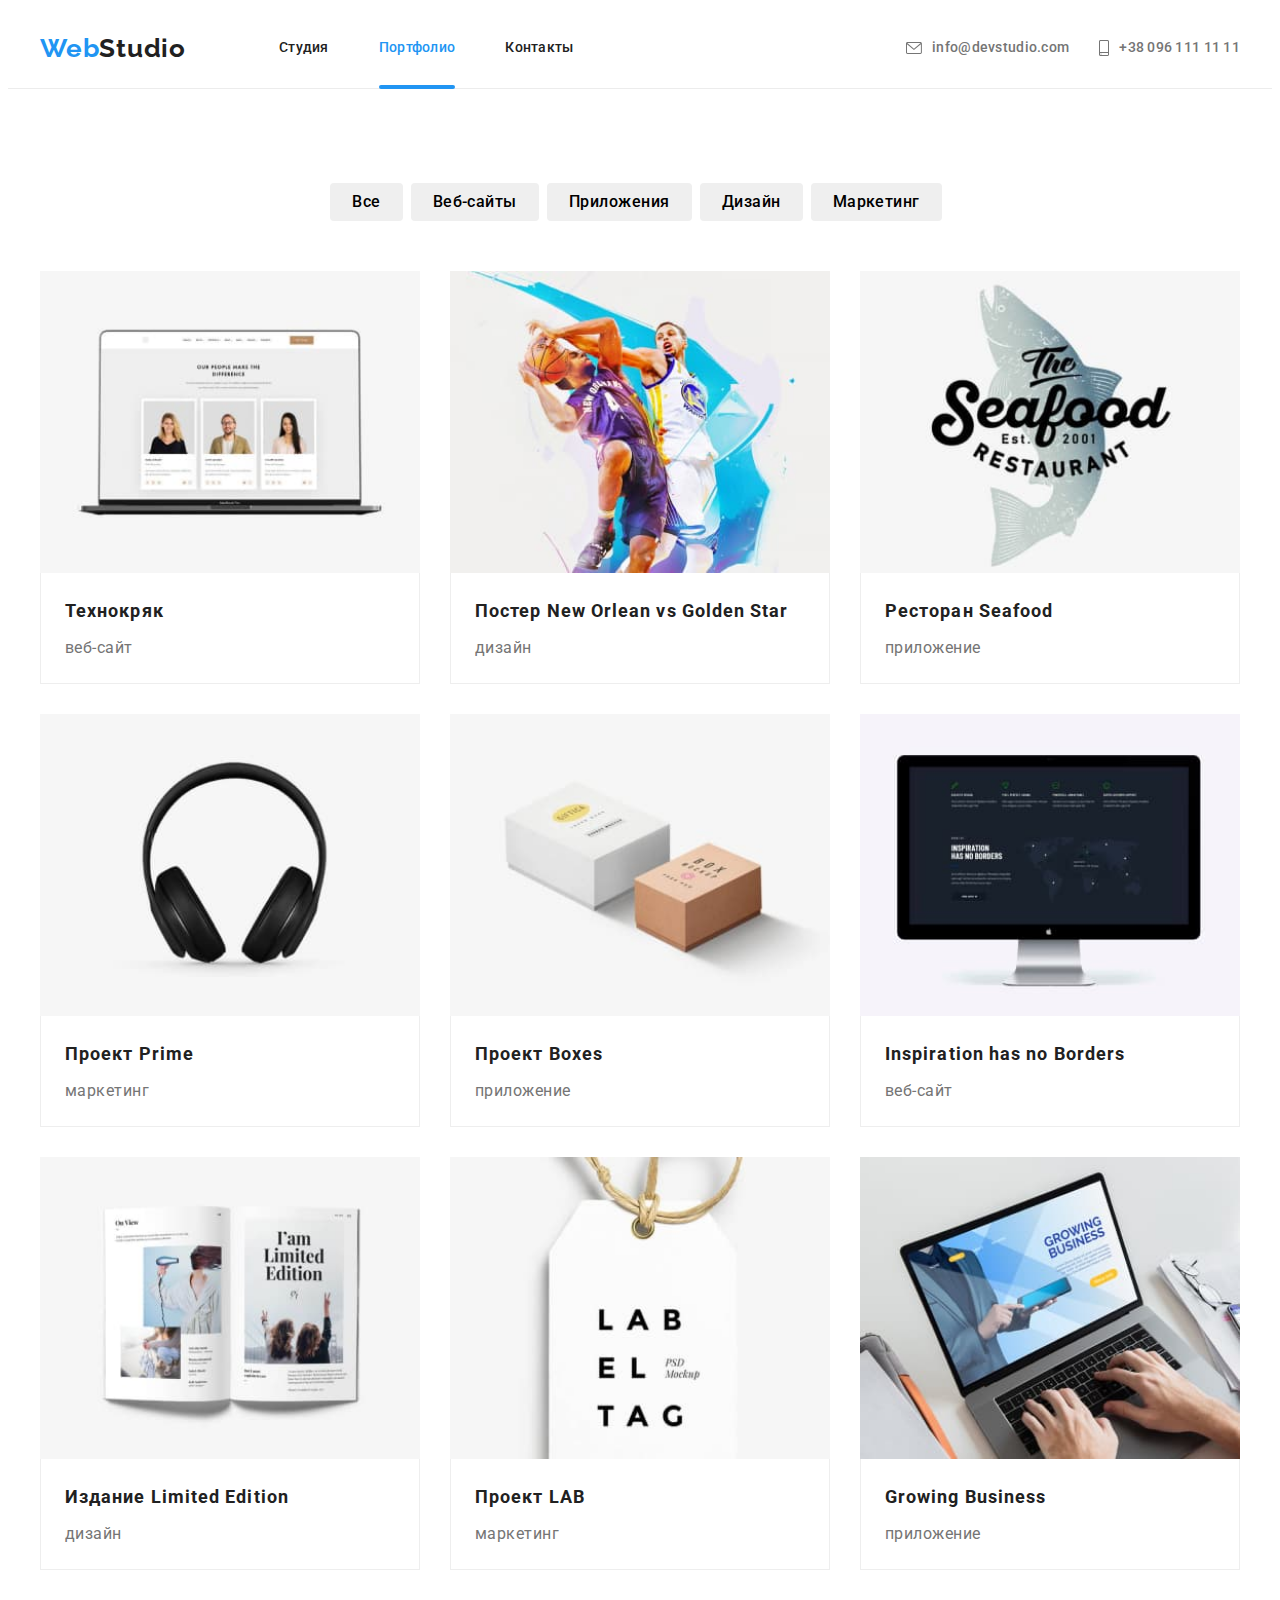
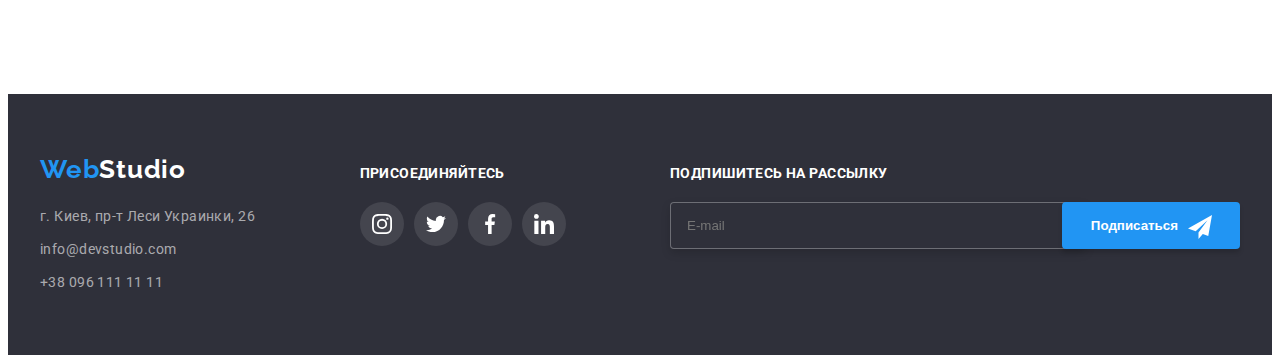
==== portfolio.html @ b19ffd32 "часть дз-7 html в бэм" ====
<!DOCTYPE html>
<html lang="ru">
  <head>
    <meta charset="UTF-8" />
    <meta http-equiv="X-UA-Compatible" content="IE=edge" />
    <meta name="viewport" content="width=device-width, initial-scale=1.0" />
    <link rel="preconnect" href="https://fonts.googleapis.com" />
    <link rel="preconnect" href="https://fonts.gstatic.com" crossorigin />
    <link
      href="https://fonts.googleapis.com/css2?family=Raleway:wght@700&family=Roboto:wght@400;500;700;900&display=swap"
      rel="stylesheet"
    />
    <title>goit-markup-hw-06</title>
    <link
      rel="stylesheet"
      href="https://cdnjs.cloudflare.com/ajax/libs/modern-normalize/1.1.0/modern-normalize.min.css"
      integrity="sha512-wpPYUAdjBVSE4KJnH1VR1HeZfpl1ub8YT/NKx4PuQ5NmX2tKuGu6U/JRp5y+Y8XG2tV+wKQpNHVUX03MfMFn9Q=="
      crossorigin="anonymous"
      referrerpolicy="no-referrer"
    />
    <link rel="stylesheet" href="./css/style.css" />
  </head>
  <body class="site-body">
    <header class="page-header">
      <div class="container page-header__container">
        <nav class="nav">
          <a class="logo link-style" href="./index.html">
            <span class="logo__text">Web</span>Studio</a
          >
          <ul class="nav__list list-style">
            <li class="nav__item">
              <a class="nav__link link-style" href="./index.html">Студия</a>
            </li>
            <li class="nav__item">
              <a class="nav__link link-style nav__link--current" href="./portfolio.html">Портфолио</a>
            </li>
            <li class="nav__item">
              <a class="nav__link link-style" href="#">Контакты</a>
            </li>
          </ul>
        </nav>
        <ul class="nav__list list-style nav-contacts">
          <li class="nav-contacts__item">
            <a class="nav-contacts__link link-style" href="mailto:info@devstudio.com"
              ><svg class="nav-contacts__icon" width="16" height="12">
                <use href="./images/icons.svg#envelope"></use></svg
              >info@devstudio.com</a
            >
          </li>
          <li class="nav-contacts__item">
            <a class="nav-contacts__link link-style" href="tel:+380961111111"
              ><svg class="nav-contacts__icon" width="10" height="16">
                <use href="./images/icons.svg#smartphone"></use></svg
              >+38 096 111 11 11</a
            >
          </li>
        </ul>
      </div>
    </header>
    <main>
      <section class="product-grid">
        <div class="container">
          <h2 hidden>фильтр</h2>
          <ul class="product-navigation list-style">
            <li class="product-navigation__item">
              <button class="product-navigation__btn" type="button">Все</button>
            </li>
            <li class="product-navigation__item">
              <button class="product-navigation__btn" type="button">Веб-сайты</button>
            </li>
            <li class="product-navigation__item">
              <button class="product-navigation__btn" type="button">Приложения</button>
            </li>
            <li class="product-navigation__item">
              <button class="product-navigation__btn" type="button">Дизайн</button>
            </li>
            <li class="product-navigation__item">
              <button class="product-navigation__btn" type="button">Маркетинг</button>
            </li>
          </ul>
          <h1 hidden>карточки товара</h1>
          <ul class="card-set list-style">
            <li class="card-set__item">
              <a class="card-set__item__link link-style" href="#">
                <div class="card-set__overlay">
                  <img class="picture" src="./images/technokryak.jpg" alt="веб-сайт" />
                  <div class="card-set__meta">
                    <p class="card-set__text">
                      Ресурс предлагает комплексные предложения с разным уровнем
                      функционала и сервисов. Все это позволит посетителю
                      получить исчерпывающие сведения о компании или частном
                      лице.
                    </p>
                  </div>
                </div>
                <div class="card-set__benefits">
                  <h3 class="card-set__title" lang="en">Технокряк</h3>
                  <p class="card-set__desc">веб-сайт</p>
                </div>
              </a>
            </li>
            <li class="card-set__item">
              <a class="card-set__item__link link-style" href="#">
                <div class="card-set__overlay">
                  <img class="picture" src="./images/new-orlean.jpg" alt="дизайн" />
                  <div class="card-set__meta">
                    <p class="card-set__text">
                      Ресурс предлагает комплексные предложения с разным уровнем
                      функционала и сервисов. Все это позволит посетителю
                      получить исчерпывающие сведения о компании или частном
                      лице.
                    </p>
                  </div>
                </div>
                <div class="card-set__benefits">
                  <h3 class="card-set__title" lang="en">
                    Постер New Orlean vs Golden Star
                  </h3>
                  <p class="card-set__desc">дизайн</p>
                </div>
              </a>
            </li>
            <li class="card-set__item">
              <a class="card-set__item__link link-style" href="#">
                <div class="card-set__overlay">
                  <img class="picture" src="./images/seafood.jpg" alt="приложение" />
                  <div class="card-set__meta">
                    <p class="card-set__text">
                      Ресурс предлагает комплексные предложения с разным уровнем
                      функционала и сервисов. Все это позволит посетителю
                      получить исчерпывающие сведения о компании или частном
                      лице.
                    </p>
                  </div>
                </div>
                <div class="card-set__benefits">
                  <h3 class="card-set__title" lang="en">Ресторан Seafood</h3>
                  <p class="card-set__desc">приложение</p>
                </div>
              </a>
            </li>
            <li class="card-set__item">
              <a class="card-set__item__link link-style" href="#">
                <div class="card-set__overlay">
                  <img class="picture" src="./images/project-prime.jpg" alt="маркетинг" />
                  <div class="card-set__meta">
                    <p class="card-set__text">
                      Ресурс предлагает комплексные предложения с разным уровнем
                      функционала и сервисов. Все это позволит посетителю
                      получить исчерпывающие сведения о компании или частном
                      лице.
                    </p>
                  </div>
                </div>
                <div class="card-set__benefits">
                  <h3 class="card-set__title" lang="en">Проект Prime</h3>
                  <p class="card-set__desc">маркетинг</p>
                </div>
              </a>
            </li>
            <li class="card-set__item">
              <a class="card-set__item__link link-style" href="#">
                <div class="card-set__overlay">
                  <img class="picture" src="./images/project-boxes.jpg" alt="приложение" />
                  <div class="card-set__meta">
                    <p class="card-set__text">
                      Ресурс предлагает комплексные предложения с разным уровнем
                      функционала и сервисов. Все это позволит посетителю
                      получить исчерпывающие сведения о компании или частном
                      лице.
                    </p>
                  </div>
                </div>
                <div class="card-set__benefits">
                  <h3 class="card-set__title" lang="en">Проект Boxes</h3>
                  <p class="card-set__desc">приложение</p>
                </div>
              </a>
            </li>
            <li class="card-set__item">
              <a class="card-set__item__link link-style" href="#">
                <div class="card-set__overlay">
                  <img class="picture" src="./images/no-borders.jpg" alt="веб-сайт" />
                  <div class="card-set__meta">
                    <p class="card-set__text">
                      Ресурс предлагает комплексные предложения с разным уровнем
                      функционала и сервисов. Все это позволит посетителю
                      получить исчерпывающие сведения о компании или частном
                      лице.
                    </p>
                  </div>
                </div>
                <div class="card-set__benefits">
                  <h3 class="card-set__title" lang="en">
                    Inspiration has no Borders
                  </h3>
                  <p class="card-set__desc">веб-сайт</p>
                </div>
              </a>
            </li>
            <li class="card-set__item">
              <a class="card-set__item__link link-style" href="#">
                <div class="card-set__overlay">
                  <img class="picture" src="./images/limited-edition.jpg" alt="дизайн" />
                  <div class="card-set__meta">
                    <p class="card-set__text">
                      Ресурс предлагает комплексные предложения с разным уровнем
                      функционала и сервисов. Все это позволит посетителю
                      получить исчерпывающие сведения о компании или частном
                      лице.
                    </p>
                  </div>
                </div>
                <div class="card-set__benefits">
                  <h3 class="card-set__title" lang="en">Издание Limited Edition</h3>
                  <p class="card-set__desc">дизайн</p>
                </div>
              </a>
            </li>
            <li class="card-set__item">
              <a class="card-set__item__link link-style" href="#">
                <div class="card-set__overlay">
                  <img class="picture" src="./images/project-lab.jpg" alt="маркетинг" />
                  <div class="card-set__meta">
                    <p class="card-set__text">
                      Ресурс предлагает комплексные предложения с разным уровнем
                      функционала и сервисов. Все это позволит посетителю
                      получить исчерпывающие сведения о компании или частном
                      лице.
                    </p>
                  </div>
                </div>
                <div class="card-set__benefits">
                  <h3 class="card-set__title" lang="en">Проект LAB</h3>
                  <p class="card-set__desc">маркетинг</p>
                </div>
              </a>
            </li>
            <li class="card-set__item">
              <a class="card-set__item__link link-style" href="#">
                <div class="card-set__overlay">
                  <img class="picture" src="./images/growing-business.jpg" alt="приложение" />
                  <div class="card-set__meta">
                    <p class="card-set__text">
                      Ресурс предлагает комплексные предложения с разным уровнем
                      функционала и сервисов. Все это позволит посетителю
                      получить исчерпывающие сведения о компании или частном
                      лице.
                    </p>
                  </div>
                </div>
                <div class="card-set__benefits">
                  <h3 class="card-set__title" lang="en">Growing Business</h3>
                  <p class="card-set__desc">приложение</p>
                </div>
              </a>
            </li>
          </ul>
        </div>
      </section>
    </main>
    <footer class="page-footer">
      <div class="container">
        <ul class="footer-list-grid list-style">
          <li>
            <a
              class="logo page-footer__logo logo--color-white link-style"
              href="./index.html"
              ><span class="logo__text">Web</span>Studio</a
            >
            <address>
              <ul class="contact-inform list-style">
                <li class="contact-inform__item">
                  <a class="contact-inform__link link-style" href="#"
                    >г. Киев, пр-т Леси Украинки, 26</a
                  >
                </li>
                <li class="contact-inform__item">
                  <a
                    class="contact-inform__link link-style"
                    href="mailto:info@devstudio.com"
                    >info@devstudio.com</a
                  >
                </li>
                <li class="contact-inform__item">
                  <a
                    class="contact-inform__link link-style"
                    href="tel:+380961111111"
                    >+38 096 111 11 11</a
                  >
                </li>
              </ul>
            </address>
          </li>
          <li>
            <div class="social-cell">
              <div class="social-cell__desc">Присоединяйтесь</div>
              <ul class="social list-style">
                <li class="social__item">
                  <a
                    href=""
                    class="social__link social__icon--color-hover link-style"
                  >
                    <svg class="social__icon" width="20" height="20">
                      <use href="./images/icons.svg#instagram"></use>
                    </svg>
                  </a>
                </li>
                <li class="social__item">
                  <a
                    href=""
                    class="social__link social__icon--color-hover link-style"
                  >
                    <svg class="social__icon" width="20" height="20">
                      <use href="./images/icons.svg#twitter"></use>
                    </svg>
                  </a>
                </li>
                <li class="social__item">
                  <a
                    href=""
                    class="social__link social__icon--color-hover link-style"
                  >
                    <svg class="social__icon" width="20" height="20">
                      <use href="./images/icons.svg#facebook"></use>
                    </svg>
                  </a>
                </li>
                <li class="social__item">
                  <a
                    href=""
                    class="social__link social__icon--color-hover link-style"
                  >
                    <svg class="social__icon" width="20" height="20">
                      <use href="./images/icons.svg#linkedin"></use>
                    </svg>
                  </a>
                </li>
              </ul>
            </div>
          </li>
          <li>
            <div class="subscribe-news">
              <div class="subscribe-news__desc">Подпишитесь на рассылку</div>
              <form class="form subscribe-news__form" autocomplete="off">
                <div class="form__thumb">
                  <input
                    class="form__field"
                    type="email"
                    name="email"
                    id="user-email"
                    placeholder="E-mail"
                  />
                  <label for="user-email"></label>
                </div>
                <button class="form__btn" type="submit">
                  Подписаться
                  <svg class="form__icon" width="24" height="24">
                    <use href="./images/icons.svg#icon-send"></use>
                  </svg>
                </button>
              </form>
            </div>
          </li>
        </ul>
      </div>
    </footer>
  </body>
</html>
---- css/style.css ----
:root {
  --secondary-font-color: #ffffff;
  --link-font-color: #afb1b8;
  --primary-font-color: #212121;
  --secondary-color-interactive-elements: #2195f3;
  --additional-font-color: #757575;
  --primary-background-color: #ffffff;
  --hero-background-color: #2f303a;
  --footer-background-color: #2f303a;
  --mane-background-secondary-color: #f5f4fa;
}

.site-body {
  font-family: "roboto", "sans-serif";
  color: var(--primary-font-color);
}
.picture {
  display: block;
  width: 100%;
  height: auto;
}

.list-style {
  list-style: none;
  margin: 0;
  padding-left: 0;
}
.link-style {
  color: var(--primary-font-color);
  text-decoration: none;
  font-style: normal;
}
.container {
  max-width: 1200px;
  padding: 0 15px 0 15px;
  margin: 0 auto 0 auto;
}
.visually-hidden {
  position: absolute;
  white-space: nowrap;
  width: 1px;
  height: 1px;
  overflow: hidden;
  border: 0;
  padding: 0;
  clip: rect(0 0 0 0);
  clip-path: inset(50%);
  margin: -1px;
}
/*-------------------- шапка сайта ------------------*/
.page-header {
  background-color: var(--primary-background-color);
  border-bottom: 1px solid #ececec;
}
.page-header__container {
  display: flex;
  align-items: center;
}
.nav {
  display: flex;
  align-items: center;
  margin: 0 auto 0 0;
}
.logo {
  font-family: "Raleway";
  font-weight: 700;
  font-size: 26px;
  line-height: 1.19;
  letter-spacing: 0.03em;
  margin: 0 93px 0 0;
}
.logo__text {
  color: var(--secondary-color-interactive-elements);
}
.nav__list {
  display: flex;
}
.nav__item {
  margin: 0 50px 0 0;
}
.nav-item:last-child {
  margin: 0;
}
.nav__link {
  display: block;
  font-weight: 500;
  font-size: 14px;
  line-height: 1.14;
  letter-spacing: 0.02em;
  padding: 32px 0 32px 0;
  transition: color 250ms cubic-bezier(0.4, 0, 0.2, 1);
}
.nav__link:hover,
.nav__link:focus {
  color: var(--secondary-color-interactive-elements);
}
.nav__link--current {
  position: relative;
  color: var(--secondary-color-interactive-elements);
}
.nav__link--current::after {
  display: block;
  content: "";
  position: absolute;
  bottom: -1px;
  left: 0;
  width: 100%;
  height: 4px;
  border-radius: 2px;
  background-color: var(--secondary-color-interactive-elements);
}
.nav-contacts__item {
  color: var(--additional-font-color);
  margin: 0 30px 0 0;
  cursor: pointer;
}
.nav-contacts__item:last-child {
  margin: 0;
}
.nav-contacts__link {
  display: flex;
  align-items: center;
  color: currentColor;
  fill: currentColor;
  font-weight: 500;
  font-size: 14px;
  line-height: 1.14;
  letter-spacing: 0.02em;
  padding: 32px 0 32px 0;
  transition: color 250ms cubic-bezier(0.4, 0, 0.2, 1);
}
.nav-contacts__link:hover,
.nav-contacts__link:focus {
  color: var(--secondary-color-interactive-elements);
}
.nav-contacts__icon {
  display: block;
  fill: currentColor;
  margin: 0 10px 0 0;
}
/*-------------------- hero ------------------*/

.hero {
  margin: 0 auto;
  max-width: 1600px;
  color: var(--secondary-font-color);
  background-color: var(--hero-background-color);
  background-image: linear-gradient(
      to right,
      rgba(47, 48, 58, 0.4),
      rgba(47, 48, 58, 0.4)
    ),
    url(../images/header-Img.jpg);
  background-position: center;
  padding: 200px 0 200px 0;
  text-align: center;
}
.hero__title {
  font-weight: 900;
  font-size: 44px;
  line-height: 1.36;
  letter-spacing: 0.06em;
  text-transform: uppercase;
  max-width: 696px;
  margin: 0 auto 30px auto;
}
.hero__button {
  color: var(--secondary-font-color);
  background-color: var(--secondary-color-interactive-elements);
  font-family: inherit;
  font-weight: 700;
  font-size: 16px;
  line-height: 1.88;
  text-align: center;
  letter-spacing: 0.06em;
  cursor: pointer;
  display: inline-block;
  min-height: 50px;
  padding: 10px 32px 10px 32px;
  border: var(--secondary-color-interactive-elements);
  border-radius: 4px;
}
/*-------------------- work ------------------*/
.work {
  padding: 94px 0 94px 0;
}
.work__list {
  display: flex;
  justify-content: space-between;
}
.work__item {
  width: 270px;
}
.work__wrapper {
  display: flex;
  justify-content: center;
  align-items: center;
  background-color: var(--mane-background-secondary-color);
  width: 270px;
  height: 120px;
  border-radius: 4px;
  margin: 0 0 30px 0;
}
.work__title {
  font-size: 14px;
  line-height: 1.14;
  letter-spacing: 0.03em;
  text-transform: uppercase;
  margin: 0 0 10px 0;
}
.work__subtitle {
  color: var(--additional-font-color);
  font-size: 14px;
  line-height: 1.71;
  letter-spacing: 0.03em;
  margin: 0;
}
/*-------------------- specification ------------------*/
.specification {
  padding: 0 0 94px 0;
}

.specification__title {
  font-size: 36px;
  line-height: 1.17;
  text-align: center;
  letter-spacing: 0.03em;
  margin: 0 0 50px 0;
}
.specification__list {
  display: flex;
  justify-content: space-between;
}
.specification__item {
  position: relative;
}
.specification__holder {
  display: flex;
  justify-content: center;
  align-items: center;
  position: absolute;
  bottom: 0;
  left: 0;
  width: 100%;
  height: 70px;
  background-color: rgba(47, 48, 58, 0.8);
}
.specification__desc {
  margin: 0;
  font-size: 14px;
  line-height: 1.14;
  text-align: center;
  letter-spacing: 0.03em;
  text-transform: uppercase;
  color: var(--secondary-font-color);
}
/*-------------------- team ------------------*/
.team {
  background-color: var(--mane-background-secondary-color);
  padding: 94px 0 94px 0;
}
.team__title {
  font-size: 36px;
  line-height: 1.17;
  text-align: center;
  letter-spacing: 0.03em;
  margin: 0 0 50px 0;
}
.team__list {
  display: flex;
}
.team__item {
  margin: 0 30px 0 0;
}
.team__item:last-child {
  margin: 0;
}
.employee-card {
  background-color: var(--primary-background-color);
  max-width: 270px;
  box-shadow: 0px 1px 3px rgba(0, 0, 0, 0.12), 0px 1px 1px rgba(0, 0, 0, 0.14),
    0px 2px 1px rgba(0, 0, 0, 0.2);
  border-radius: 0px 0px 4px 4px;
}
.employee__title {
  font-weight: 500;
  font-size: 16px;
  line-height: 1.19;
  text-align: center;
  letter-spacing: 0.03em;
  margin: 0 0 10px 0;
  padding: 30px 0 0 0;
}
.employee__desc {
  color: var(--additional-font-color);
  font-size: 16px;
  line-height: 1.19;
  text-align: center;
  letter-spacing: 0.03em;
  margin: 0;
  padding: 0 0 30px 0;
}
.employee-card__social {
  justify-content: center;
  align-items: center;
  display: flex;
  padding: 0 0 30px 0;
}
.social__box {
  justify-content: center;
  align-items: center;
  display: flex;
  margin: 0 10px 0 0;
  width: 44px;
  height: 44px;
  border-radius: 50%;
}
.social__box:last-child {
  margin: 0;
}
.social__link {
  fill: var(--link-font-color);
  width: 100%;
  height: 100%;
  display: flex;
  align-items: center;
  justify-content: center;
  border-radius: 50%;
  transition: fill 250ms cubic-bezier(0.4, 0, 0.2, 1),
    background-color 250ms cubic-bezier(0.4, 0, 0.2, 1);
}
.social__link:hover,
.social__link:focus {
  fill: var(--secondary-font-color);
  background-color: var(--secondary-color-interactive-elements);
}
.social__icon {
  display: block;
}
.social__icon--color-hover {
  fill: var(--secondary-font-color);
  background-color: rgba(255, 255, 255, 0.1);
}
/*-------------------- clients ------------------*/
.clients {
  padding: 94px 0 94px 0;
}
.clients__title {
  font-size: 36px;
  line-height: 1.17;
  text-align: center;
  letter-spacing: 0.03em;
  margin: 0 0 50px 0;
}
.clients__list {
  display: flex;
  justify-content: space-between;
  align-items: center;
}
.clients__logo {
  display: flex;
  justify-content: center;
  align-items: center;
  width: 170px;
  height: 92px;
}
.clients__link {
  display: flex;
  justify-content: center;
  align-items: center;
  width: 100%;
  height: 100%;
  fill: var(--link-font-color);
  border: 1px solid var(--link-font-color);
  border-radius: 4px;
  transition: fill 250ms cubic-bezier(0.4, 0, 0.2, 1),
    border-color 250ms cubic-bezier(0.4, 0, 0.2, 1);
}
.clients__link:hover,
.clients__link:focus {
  fill: var(--secondary-color-interactive-elements);
  border-color: var(--secondary-color-interactive-elements);
}
/*-------------------- footer ------------------*/

.page-footer {
  background-color: var(--footer-background-color);
  padding: 60px 0 60px 0;
}
.footer-list-grid {
  display: flex;
  justify-content: space-between;
  align-items: baseline;
}
.page-footer__logo {
  display: inline-block;
  margin: 0 0 20px 0;
}
.logo--color-white {
  color: var(--secondary-font-color);
}
.contact-inform__item {
  margin: 0 0 9px 0;
}
.contact-inform__item:last-child {
  margin: 0;
}

.contact-inform__link {
  color: rgba(255, 255, 255, 0.6);
  font-family: inherit;
  font-weight: 400;
  font-size: 14px;
  line-height: 1.71;
  letter-spacing: 0.03em;
  transition: color 250ms cubic-bezier(0.4, 0, 0.2, 1);
}
.contact-inform__link:hover,
.contact-inform__link:focus {
  color: var(--secondary-color-interactive-elements);
}
.social-cell__desc {
  display: block;
  font-weight: 700;
  font-size: 14px;
  line-height: 1.14;
  letter-spacing: 0.03em;
  text-transform: uppercase;
  text-align: left;
  margin: 0 0 20px 0;
  color: var(--secondary-font-color);
}
.social {
  display: flex;
}
.social__item {
  justify-content: center;
  align-items: center;
  display: flex;
  margin: 0 10px 0 0;
  width: 44px;
  height: 44px;
}
.social__item:last-child {
  margin: 0;
}
.subscribe-news__desc {
  display: block;
  font-weight: 700;
  font-size: 14px;
  line-height: 1.14;
  letter-spacing: 0.03em;
  text-transform: uppercase;
  text-align: left;
  margin: 0 0 20px 0;
  color: var(--secondary-font-color);
}
.subscribe-news__form {
  justify-content: space-between;
  display: flex;
  width: 570px;
}
.form__thumb {
  position: relative;
  width: 100%;
  margin: 0 10px 0 0;
}
.form__field {
  width: 100%;
  padding: 15px 16px 15px 16px;
  color: var(--secondary-font-color);
  background-color: var(--footer-background-color);
  border: 1px solid rgba(255, 255, 255, 0.3);
  filter: drop-shadow(0px 4px 4px rgba(0, 0, 0, 0.15));
  border-radius: 4px;
}
.form__btn {
  position: relative;
  font-weight: 700;
  line-height: 1.88;
  padding: 10px 62px 10px 29px;
  cursor: pointer;
  color: var(--secondary-font-color);
  background-color: var(--secondary-color-interactive-elements);
  box-shadow: 0px 4px 4px rgba(0, 0, 0, 0.15);
  border: var(--secondary-color-interactive-elements);
  border-radius: 4px;
}
.form__icon {
  position: absolute;
  margin-left: 10px;
  top: 13px;
  right: 28px;
}
/*-------------------- portfolio ------------------*/
.product-grid {
  padding: 94px 0 94px 0;
}
.product-navigation {
  display: flex;
  justify-content: center;
  margin: 0 0 50px 0;
}
.product-navigation__item {
  margin: 0 8px 0 0;
}
.product-navigation__itemt:last-child {
  margin: 0;
}
.product-navigation__btn {
  display: block;
  font-family: inherit;
  font-weight: 500;
  font-size: 16px;
  line-height: 1.62;
  text-align: center;
  letter-spacing: 0.03em;
  cursor: pointer;
  padding: 6px 22px 6px 22px;
  border: var(--mane-background-secondary-color);
  border-radius: 4px;
  transition: color 250ms cubic-bezier(0.4, 0, 0.2, 1),
    background-color 250ms cubic-bezier(0.4, 0, 0.2, 1),
    box-shadow 250ms cubic-bezier(0.4, 0, 0.2, 1);
}
.product-navigation__btn:hover,
.product-navigation__btn:focus {
  color: var(--secondary-font-color);
  background-color: var(--secondary-color-interactive-elements);
  box-shadow: 0px 3px 1px rgba(0, 0, 0, 0.1), 0px 1px 2px rgba(0, 0, 0, 0.08),
    0px 2px 2px rgba(0, 0, 0, 0.12);
}
.card-set {
  display: flex;
  flex-wrap: wrap;
  justify-content: center;
}
.card-set__item {
  width: calc((100% - 2 * 30px) / 3);
  margin: 0 30px 30px 0;
}
.card-set__item:nth-child(3n) {
  margin-right: 0;
}
.card-set__item__link {
  display: block;
  transition: box-shadow 250ms cubic-bezier(0.4, 0, 0.2, 1);
}
.card-set__item__link:hover,
.card-set__item__link:focus {
  box-shadow: 0px 1px 1px rgba(0, 0, 0, 0.12), 0px 4px 4px rgba(0, 0, 0, 0.06),
    1px 4px 6px rgba(0, 0, 0, 0.16);
}
.card-set__overlay {
  position: relative;
  overflow: hidden;
}
.card-set__meta {
  position: absolute;
  bottom: 0;
  left: 0;
  transform: translateY(101%);
  width: 100%;
  height: 100%;
  padding: 63px 24px 63px 24px;
  background-color: rgba(33, 150, 243, 0.9);
  transition: transform 250ms cubic-bezier(0.4, 0, 0.2, 1);
}
.card-set__item__link:hover .card-set__meta {
  transform: translateY(0);
}
.card-set__text {
  margin: 0;
  font-size: 18px;
  line-height: 1.56;
  letter-spacing: 0.03em;
  color: var(--secondary-font-color);
}
.card-set__benefits {
  padding: 20px 24px 20px 24px;
  border-right: 1px solid #eeeeee;
  border-left: 1px solid #eeeeee;
  border-bottom: 1px solid #eeeeee;
}

.card-set__title {
  color: var(--primary-font-color);
  font-size: 18px;
  line-height: 2;
  letter-spacing: 0.06em;
  margin: 0 0 4px 0;
}
.card-set__desc {
  color: var(--additional-font-color);
  font-size: 16px;
  line-height: 1.88;
  letter-spacing: 0.03em;
  margin: 0;
}
/*-------------------- modal ------------------*/
.backdrop {
  position: fixed;
  top: 0;
  left: 0;
  width: 100%;
  height: 100%;
  background-color: rgba(0, 0, 0, 0.2);
  opacity: 1;
  transition: opacity 250ms cubic-bezier(0.4, 0, 0.2, 1);
}
.is-hidden {
  opacity: 0;
  pointer-events: none;
}
.modal {
  position: absolute;
  top: 50%;
  left: 50%;
  padding: 40px 40px 40px 40px;
  transform: translate(-50%, -50%) scale(1);
  color: var(--additional-font-color);
  width: 528px;
  height: 581px;
  font-size: 12px;
  line-height: 1.16;
  letter-spacing: 0.01em;
  background-color: var(--primary-background-color);
  transition: transform 250ms cubic-bezier(0.4, 0, 0.2, 1);
}
.is-hidden .modal {
  transform: translate(-50%, -50%) scale(0.5);
}
.modal__btn {
  position: absolute;
  top: 8px;
  right: 8px;
  width: 30px;
  height: 30px;
  padding: 0;
  border-radius: 50%;
  border: 1px solid rgba(0, 0, 0, 0.1);
  cursor: pointer;
  background-color: var(--primary-background-color);
  transition: fill 250ms cubic-bezier(0.4, 0, 0.2, 1);
}
.modal__btn:focus,
.modal__btn:hover {
  fill: var(--secondary-color-interactive-elements);
}
.btn__icon {
  display: inline-block;
  width: 11px;
  height: 11px;
}
.modal__title {
  font-size: 20px;
  line-height: 1.15;
  text-align: center;
  letter-spacing: 0.03em;
  margin: 0 0 12px 0;
  color: var(--primary-font-color);
}
.modal__thumb {
  display: flex;
  flex-direction: column-reverse;
  position: relative;
  margin: 0 0 10px 0;
}
.modal__thumb:nth-child(6) {
  margin: 0 0 20px 0;
}
.modal__field {
  height: 40px;
  padding: 10px 0 10px 42px;
  border: 1px solid rgba(33, 33, 33, 0.2);
  border-radius: 4px;
  transition: outline 250ms cubic-bezier(0.4, 0, 0.2, 1);
}
.modal__field:focus + .modal__label > .modal__icon,
.modal__field:hover + .modal__label > .modal__icon {
  fill: var(--secondary-color-interactive-elements);
}
.modal__field:focus,
.modal__field:hover {
  border: none;
  outline: 1px solid var(--secondary-color-interactive-elements);
}
.modal__label {
  padding: 0 0 4px 0;
}
.modal__icon {
  position: absolute;
  bottom: 11px;
  left: 12px;
  transition: fill 250ms cubic-bezier(0.4, 0, 0.2, 1);
}
.modal__textarea {
  width: 100%;
  height: 120px;
  font-size: 12px;
  line-height: 1.17;
  letter-spacing: 0.01em;
  padding: 12px 16px 12px 16px;
  resize: none;
  color: rgba(117, 117, 117, 0.5);
  border-color: rgba(33, 33, 33, 0.2);
  border-radius: 4px;
  transition: border 250ms cubic-bezier(0.4, 0, 0.2, 1);
}
.modal__textarea:focus,
.modal__textarea:hover {
  border: 1px solid var(--secondary-color-interactive-elements);
}
.signing-agreement {
  position: relative;
  display: flex;
  justify-content: center;
  align-items: center;
  margin: 0 0 30px 0;
}
.signing-agreement__field {
  margin: 0 8px 0 0;
}
.signing-agreement__field:checked
  + .signing-agreement__label
  > .signing-agreement__icon {
  background-color: var(--secondary-color-interactive-elements);
  border-color: var(--secondary-color-interactive-elements);
}
.signing-agreement__label {
  display: flex;
  align-items: center;
  font-weight: 400;
  font-size: 14px;
  line-height: 1.71;
  letter-spacing: 0.03em;
}
.signing-agreement__icon {
  top: 5px;
  left: 0;
  margin: 0 10px 0 0;
  border: 2px solid var(--primary-font-color);
  border-radius: 2px;
  transition: background-color 250ms cubic-bezier(0.4, 0, 0.2, 1),
    border-color 250ms cubic-bezier(0.4, 0, 0.2, 1);
}
.signing-agreement__link {
  margin: 0 0 0 5px;
  color: var(--secondary-color-interactive-elements);
}
.modal__row {
  max-width: 200px;
  margin: 0 auto 0 auto;
}
.btn-submit {
  padding: 10px 55px 10px 55px;
  font-weight: 700;
  font-size: 16px;
  line-height: 1.88;
  text-align: center;
  letter-spacing: 0.06em;
  cursor: pointer;
  color: var(--secondary-font-color);
  background-color: var(--secondary-color-interactive-elements);
  border: var(--secondary-color-interactive-elements);
  box-shadow: 0px 4px 4px rgba(0, 0, 0, 0.15);
  border-radius: 4px;
}
.btn-submit:focus,
.btn-submit:hover {
  background-color: #188ce8;
}
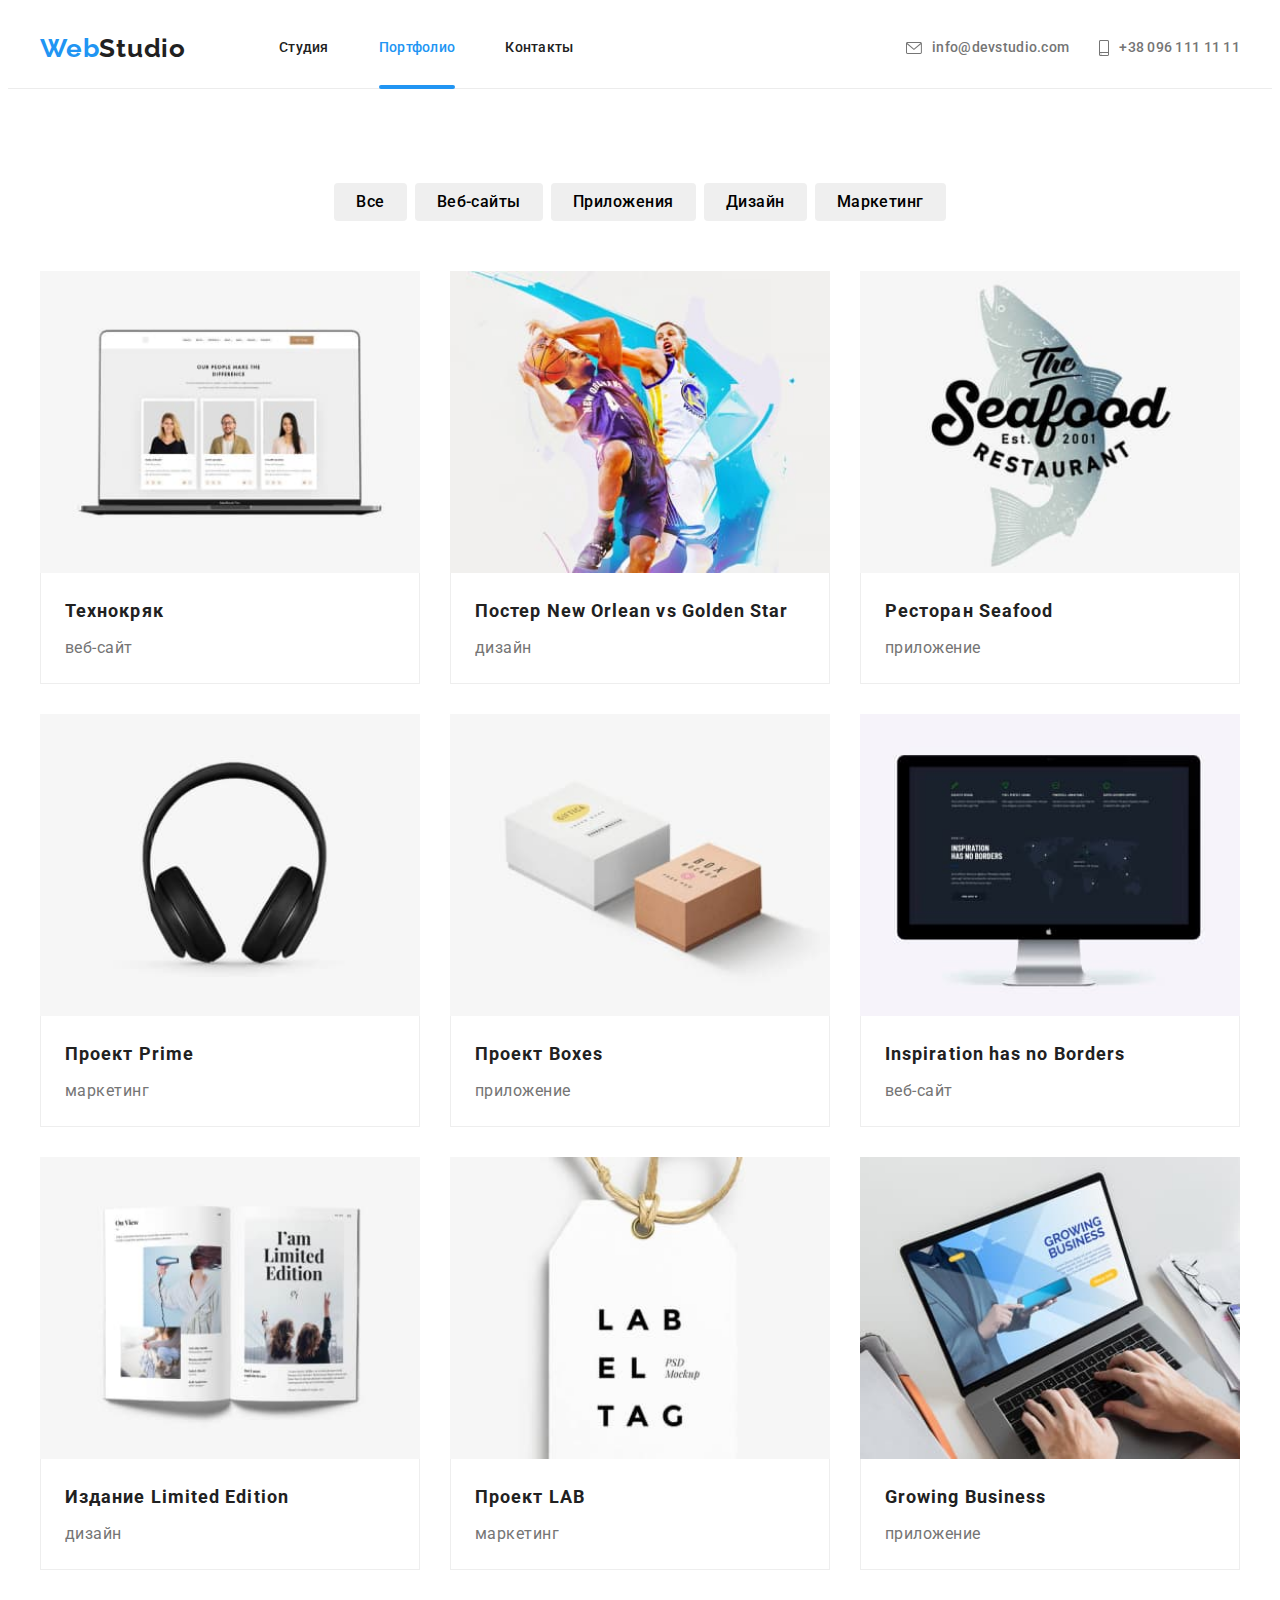
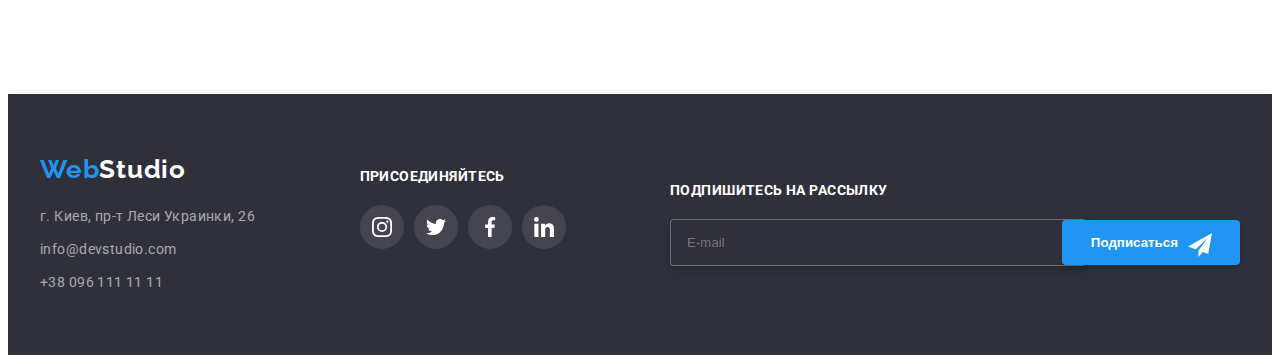
==== commit f7f8ac74: "добавлен sass по дз-7" ====
--- a/portfolio.html
+++ b/portfolio.html
@@ -10,7 +10,7 @@
       href="https://fonts.googleapis.com/css2?family=Raleway:wght@700&family=Roboto:wght@400;500;700;900&display=swap"
       rel="stylesheet"
     />
-    <title>goit-markup-hw-06</title>
+    <title>goit-markup-hw-07</title>
     <link
       rel="stylesheet"
       href="https://cdnjs.cloudflare.com/ajax/libs/modern-normalize/1.1.0/modern-normalize.min.css"
@@ -18,37 +18,39 @@
       crossorigin="anonymous"
       referrerpolicy="no-referrer"
     />
-    <link rel="stylesheet" href="./css/style.css" />
+    <link rel="stylesheet" href="./css/main.min.css" />
   </head>
   <body class="site-body">
     <header class="page-header">
       <div class="container page-header__container">
         <nav class="nav">
-          <a class="logo link-style" href="./index.html">
+          <a class="logo" href="./index.html">
             <span class="logo__text">Web</span>Studio</a
           >
-          <ul class="nav__list list-style">
+          <ul class="nav__list">
             <li class="nav__item">
-              <a class="nav__link link-style" href="./index.html">Студия</a>
+              <a class="nav__link" href="./index.html"
+                >Студия</a
+              >
             </li>
             <li class="nav__item">
-              <a class="nav__link link-style nav__link--current" href="./portfolio.html">Портфолио</a>
+              <a class="nav__link nav__link--current" href="./portfolio.html">Портфолио</a>
             </li>
             <li class="nav__item">
-              <a class="nav__link link-style" href="#">Контакты</a>
+              <a class="nav__link" href="#">Контакты</a>
             </li>
           </ul>
         </nav>
-        <ul class="nav__list list-style nav-contacts">
+        <ul class="nav-contacts">
           <li class="nav-contacts__item">
-            <a class="nav-contacts__link link-style" href="mailto:info@devstudio.com"
+            <a class="nav-contacts__link" href="mailto:info@devstudio.com"
               ><svg class="nav-contacts__icon" width="16" height="12">
                 <use href="./images/icons.svg#envelope"></use></svg
               >info@devstudio.com</a
             >
           </li>
           <li class="nav-contacts__item">
-            <a class="nav-contacts__link link-style" href="tel:+380961111111"
+            <a class="nav-contacts__link" href="tel:+380961111111"
               ><svg class="nav-contacts__icon" width="10" height="16">
                 <use href="./images/icons.svg#smartphone"></use></svg
               >+38 096 111 11 11</a
@@ -61,7 +63,7 @@
       <section class="product-grid">
         <div class="container">
           <h2 hidden>фильтр</h2>
-          <ul class="product-navigation list-style">
+          <ul class="product-navigation">
             <li class="product-navigation__item">
               <button class="product-navigation__btn" type="button">Все</button>
             </li>
@@ -79,9 +81,9 @@
             </li>
           </ul>
           <h1 hidden>карточки товара</h1>
-          <ul class="card-set list-style">
-            <li class="card-set__item">
-              <a class="card-set__item__link link-style" href="#">
+          <ul class="card-set">
+            <li class="card-set__item">
+              <a class="card-set__link" href="#">
                 <div class="card-set__overlay">
                   <img class="picture" src="./images/technokryak.jpg" alt="веб-сайт" />
                   <div class="card-set__meta">
@@ -100,7 +102,7 @@
               </a>
             </li>
             <li class="card-set__item">
-              <a class="card-set__item__link link-style" href="#">
+              <a class="card-set__link" href="#">
                 <div class="card-set__overlay">
                   <img class="picture" src="./images/new-orlean.jpg" alt="дизайн" />
                   <div class="card-set__meta">
@@ -121,7 +123,7 @@
               </a>
             </li>
             <li class="card-set__item">
-              <a class="card-set__item__link link-style" href="#">
+              <a class="card-set__link" href="#">
                 <div class="card-set__overlay">
                   <img class="picture" src="./images/seafood.jpg" alt="приложение" />
                   <div class="card-set__meta">
@@ -140,7 +142,7 @@
               </a>
             </li>
             <li class="card-set__item">
-              <a class="card-set__item__link link-style" href="#">
+              <a class="card-set__link" href="#">
                 <div class="card-set__overlay">
                   <img class="picture" src="./images/project-prime.jpg" alt="маркетинг" />
                   <div class="card-set__meta">
@@ -159,7 +161,7 @@
               </a>
             </li>
             <li class="card-set__item">
-              <a class="card-set__item__link link-style" href="#">
+              <a class="card-set__link" href="#">
                 <div class="card-set__overlay">
                   <img class="picture" src="./images/project-boxes.jpg" alt="приложение" />
                   <div class="card-set__meta">
@@ -178,7 +180,7 @@
               </a>
             </li>
             <li class="card-set__item">
-              <a class="card-set__item__link link-style" href="#">
+              <a class="card-set__link" href="#">
                 <div class="card-set__overlay">
                   <img class="picture" src="./images/no-borders.jpg" alt="веб-сайт" />
                   <div class="card-set__meta">
@@ -199,7 +201,7 @@
               </a>
             </li>
             <li class="card-set__item">
-              <a class="card-set__item__link link-style" href="#">
+              <a class="card-set__link" href="#">
                 <div class="card-set__overlay">
                   <img class="picture" src="./images/limited-edition.jpg" alt="дизайн" />
                   <div class="card-set__meta">
@@ -218,7 +220,7 @@
               </a>
             </li>
             <li class="card-set__item">
-              <a class="card-set__item__link link-style" href="#">
+              <a class="card-set__link" href="#">
                 <div class="card-set__overlay">
                   <img class="picture" src="./images/project-lab.jpg" alt="маркетинг" />
                   <div class="card-set__meta">
@@ -237,7 +239,7 @@
               </a>
             </li>
             <li class="card-set__item">
-              <a class="card-set__item__link link-style" href="#">
+              <a class="card-set__link" href="#">
                 <div class="card-set__overlay">
                   <img class="picture" src="./images/growing-business.jpg" alt="приложение" />
                   <div class="card-set__meta">
@@ -261,30 +263,30 @@
     </main>
     <footer class="page-footer">
       <div class="container">
-        <ul class="footer-list-grid list-style">
+        <ul class="footer-list-grid">
           <li>
             <a
-              class="logo page-footer__logo logo--color-white link-style"
+              class="logo page-footer__logo logo--color-white"
               href="./index.html"
               ><span class="logo__text">Web</span>Studio</a
             >
             <address>
-              <ul class="contact-inform list-style">
+              <ul class="contact-inform">
                 <li class="contact-inform__item">
-                  <a class="contact-inform__link link-style" href="#"
+                  <a class="contact-inform__link" href="#"
                     >г. Киев, пр-т Леси Украинки, 26</a
                   >
                 </li>
                 <li class="contact-inform__item">
                   <a
-                    class="contact-inform__link link-style"
+                    class="contact-inform__link"
                     href="mailto:info@devstudio.com"
                     >info@devstudio.com</a
                   >
                 </li>
                 <li class="contact-inform__item">
                   <a
-                    class="contact-inform__link link-style"
+                    class="contact-inform__link"
                     href="tel:+380961111111"
                     >+38 096 111 11 11</a
                   >
@@ -293,43 +295,43 @@
             </address>
           </li>
           <li>
-            <div class="social-cell">
-              <div class="social-cell__desc">Присоединяйтесь</div>
-              <ul class="social list-style">
-                <li class="social__item">
+            <div>
+              <div class="social-cell">Присоединяйтесь</div>
+              <ul class="social">
+                <li class="social__box">
                   <a
                     href=""
-                    class="social__link social__icon--color-hover link-style"
+                    class="social__link social__icon--color-hover"
                   >
                     <svg class="social__icon" width="20" height="20">
                       <use href="./images/icons.svg#instagram"></use>
                     </svg>
                   </a>
                 </li>
-                <li class="social__item">
+                <li class="social__box">
                   <a
                     href=""
-                    class="social__link social__icon--color-hover link-style"
+                    class="social__link social__icon--color-hover"
                   >
                     <svg class="social__icon" width="20" height="20">
                       <use href="./images/icons.svg#twitter"></use>
                     </svg>
                   </a>
                 </li>
-                <li class="social__item">
+                <li class="social__box">
                   <a
                     href=""
-                    class="social__link social__icon--color-hover link-style"
+                    class="social__link social__icon--color-hover"
                   >
                     <svg class="social__icon" width="20" height="20">
                       <use href="./images/icons.svg#facebook"></use>
                     </svg>
                   </a>
                 </li>
-                <li class="social__item">
+                <li class="social__box">
                   <a
                     href=""
-                    class="social__link social__icon--color-hover link-style"
+                    class="social__link social__icon--color-hover"
                   >
                     <svg class="social__icon" width="20" height="20">
                       <use href="./images/icons.svg#linkedin"></use>
@@ -340,9 +342,9 @@
             </div>
           </li>
           <li>
-            <div class="subscribe-news">
-              <div class="subscribe-news__desc">Подпишитесь на рассылку</div>
-              <form class="form subscribe-news__form" autocomplete="off">
+            <div>
+              <div class="subscribe-news">Подпишитесь на рассылку</div>
+              <form class="form" autocomplete="off">
                 <div class="form__thumb">
                   <input
                     class="form__field"
--- a/css/main.min.css
+++ b/css/main.min.css
@@ -0,0 +1 @@
+:root{--secondary-font-color: #ffffff;--link-font-color: #afb1b8;--primary-font-color: #212121;--secondary-color-interactive-elements: #2195f3;--additional-font-color: #757575;--primary-background-color: #ffffff;--hero-background-color: #2f303a;--footer-background-color: #2f303a;--mane-background-secondary-color: #f5f4fa}.visually-hidden{position:absolute;white-space:nowrap;width:1px;height:1px;overflow:hidden;border:0;padding:0;clip:rect(0 0 0 0);-webkit-clip-path:inset(50%);clip-path:inset(50%);margin:-1px}.site-body{font-family:"roboto","sans-serif";color:var(--primary-font-color)}.picture{display:block;width:100%;height:auto}.card-set,.product-navigation,.contact-inform,.footer-list-grid,.clients__list,.team__list,.specification__list,.work__list,.nav-contacts,.nav__list{list-style:none;margin:0;padding-left:0}.card-set__link,.contact-inform .contact-inform__link,.clients__link,.nav-contacts__link,.nav__link,.logo,.social__link{color:currentColor;text-decoration:none;font-style:normal}.container{max-width:1200px;padding:0 15px 0 15px;margin:0 auto 0 auto}.backdrop{position:fixed;top:0;left:0;width:100%;height:100%;background-color:rgba(0,0,0,.2);opacity:1;transition:opacity 250ms cubic-bezier(0.4, 0, 0.2, 1)}.is-hidden{opacity:0;pointer-events:none}.modal{position:absolute;top:50%;left:50%;padding:40px 40px 40px 40px;transform:translate(-50%, -50%) scale(1);color:var(--additional-font-color);width:528px;height:581px;font-size:12px;line-height:1.16;letter-spacing:.01em;background-color:var(--primary-background-color);transition:transform 250ms cubic-bezier(0.4, 0, 0.2, 1)}.is-hidden .modal{transform:translate(-50%, -50%) scale(0.5)}.modal__title{font-size:20px;line-height:1.15;text-align:center;letter-spacing:.03em;margin:0 0 12px 0;color:var(--primary-font-color)}.modal__thumb{display:flex;flex-direction:column-reverse;position:relative;margin:0 0 10px 0}.modal__thumb:nth-child(6){margin:0 0 20px 0}.modal__field{height:40px;padding:10px 0 10px 42px;border:1px solid rgba(33,33,33,.2);border-radius:4px;transition:outline 250ms cubic-bezier(0.4, 0, 0.2, 1)}.modal__field:focus,.modal__field:hover{border:none;outline:1px solid var(--secondary-color-interactive-elements)}.modal__label{padding:0 0 4px 0}.modal__icon{position:absolute;bottom:11px;left:12px;transition:fill 250ms cubic-bezier(0.4, 0, 0.2, 1)}.modal__field:focus+.modal__label>.modal__icon,.modal__field:hover+.modal__label>.modal__icon{fill:var(--secondary-color-interactive-elements)}.modal__textarea{width:100%;height:120px;font-size:12px;line-height:1.17;letter-spacing:.01em;padding:12px 16px 12px 16px;resize:none;color:rgba(117,117,117,.5);border-color:rgba(33,33,33,.2);border-radius:4px;transition:border 250ms cubic-bezier(0.4, 0, 0.2, 1)}.modal__textarea:focus,.modal__textarea:hover{border:1px solid var(--secondary-color-interactive-elements)}.modal__row{max-width:200px;margin:0 auto 0 auto}.modal__btn{position:absolute;top:8px;right:8px;width:30px;height:30px;padding:0;border-radius:50%;border:1px solid rgba(0,0,0,.1);cursor:pointer;background-color:var(--primary-background-color);transition:fill 250ms cubic-bezier(0.4, 0, 0.2, 1)}.modal__btn:focus,.modal__btn:hover{fill:var(--secondary-color-interactive-elements)}.modal__btn .btn__icon{display:inline-block;width:11px;height:11px}.signing-agreement{position:relative;display:flex;justify-content:center;align-items:center;margin:0 0 30px 0}.signing-agreement__field{margin:0 8px 0 0}.signing-agreement__label{display:flex;align-items:center;font-weight:400;font-size:14px;line-height:1.71;letter-spacing:.03em}.signing-agreement__icon{top:5px;left:0;margin:0 10px 0 0;border:2px solid var(--primary-font-color);border-radius:2px;transition:background-color 250ms cubic-bezier(0.4, 0, 0.2, 1),border-color 250ms cubic-bezier(0.4, 0, 0.2, 1)}.signing-agreement__field:checked+.signing-agreement__label>.signing-agreement__icon{background-color:var(--secondary-color-interactive-elements);border-color:var(--secondary-color-interactive-elements)}.signing-agreement__link{margin:0 0 0 5px;color:var(--secondary-color-interactive-elements)}.btn-submit{padding:10px 55px 10px 55px;font-weight:700;font-size:16px;line-height:1.88;text-align:center;letter-spacing:.06em;cursor:pointer;color:var(--secondary-font-color);background-color:var(--secondary-color-interactive-elements);border:var(--secondary-color-interactive-elements);box-shadow:0px 4px 4px rgba(0,0,0,.15);border-radius:4px}.btn-submit:focus,.btn-submit:hover{background-color:#188ce8}.social{display:flex;justify-content:center;align-items:center;padding:0 0 30px 0}.social__box{display:flex;justify-content:center;align-items:center;margin:0 10px 0 0;width:44px;height:44px}.social__box:last-child{margin:0}.social__link{width:100%;height:100%;display:flex;justify-content:center;align-items:center;border-radius:50%;fill:var(--link-font-color);transition:fill 250ms cubic-bezier(0.4, 0, 0.2, 1),background-color 250ms cubic-bezier(0.4, 0, 0.2, 1)}.social__link:hover,.social__link:focus{fill:var(--secondary-font-color);background-color:var(--secondary-color-interactive-elements)}.social__icon{display:block}.social__icon--color-hover{fill:var(--secondary-font-color);background-color:rgba(255,255,255,.1)}.logo{font-family:"Raleway";font-weight:700;font-size:26px;line-height:1.19;letter-spacing:.03em;margin:0 93px 0 0}.logo__text{color:var(--secondary-color-interactive-elements)}.logo--color-white{color:var(--secondary-font-color)}.page-header{background-color:var(--primary-background-color);border-bottom:1px solid #ececec}.page-header__container{display:flex;justify-content:center;align-items:center}.nav{display:flex;justify-content:center;align-items:center;margin:0 auto 0 0}.nav__list{display:flex;justify-content:center;align-items:center}.nav__item{margin:0 50px 0 0}.nav__item:last-child{margin:0}.nav__link{display:block;padding:32px 0 32px 0;font-weight:500;font-size:14px;line-height:1.14;letter-spacing:.02em;transition:color 250ms cubic-bezier(0.4, 0, 0.2, 1)}.nav__link:hover,.nav__link:focus{color:var(--secondary-color-interactive-elements)}.nav__link--current{position:relative;color:var(--secondary-color-interactive-elements)}.nav__link--current::after{display:block;content:"";position:absolute;bottom:-1px;left:0;width:100%;height:4px;border-radius:2px;background-color:var(--secondary-color-interactive-elements)}.nav-contacts{display:flex;justify-content:center;align-items:center}.nav-contacts__item{color:var(--additional-font-color);margin:0 30px 0 0;cursor:pointer}.nav-contacts__item:last-child{margin:0}.nav-contacts__link{display:flex;justify-content:center;align-items:center;padding:32px 0 32px 0;font-weight:500;font-size:14px;line-height:1.14;letter-spacing:.02em;transition:color 250ms cubic-bezier(0.4, 0, 0.2, 1)}.nav-contacts__link:hover,.nav-contacts__link:focus{color:var(--secondary-color-interactive-elements)}.nav-contacts__icon{display:block;fill:currentColor;margin:0 10px 0 0}.hero{margin:0 auto;padding:200px 0 200px 0;max-width:1600px;text-align:center;background-position:center;color:var(--secondary-font-color);background-color:var(--hero-background-color);background-image:linear-gradient(to right, rgba(47, 48, 58, 0.4), rgba(47, 48, 58, 0.4)),url(../images/header-Img.jpg)}.hero__title{margin:0 auto 30px auto;max-width:696px;font-weight:900;font-size:44px;line-height:1.36;letter-spacing:.06em;text-transform:uppercase}.hero__button{display:inline-block;min-height:50px;padding:10px 32px 10px 32px;font-family:inherit;font-weight:700;font-size:16px;line-height:1.88;letter-spacing:.06em;text-align:center;cursor:pointer;border:var(--secondary-color-interactive-elements);border-radius:4px;color:var(--secondary-font-color);background-color:var(--secondary-color-interactive-elements)}.work{padding:94px 0 94px 0}.work__list{display:flex;justify-content:space-between;align-items:center}.work__item{width:270px}.work__wrapper{display:flex;justify-content:center;align-items:center;margin:0 0 30px 0;width:270px;height:120px;border-radius:4px;background-color:var(--mane-background-secondary-color)}.work__title{margin:0 0 10px 0;font-size:14px;line-height:1.14;letter-spacing:.03em;text-transform:uppercase}.work__subtitle{margin:0;font-size:14px;line-height:1.71;letter-spacing:.03em;color:var(--additional-font-color)}.specification{padding:0 0 94px 0}.specification__title{margin:0 0 50px 0;font-size:36px;line-height:1.17;letter-spacing:.03em;text-align:center}.specification__list{display:flex;justify-content:space-between;align-items:center}.specification__item{position:relative}.specification__holder{display:flex;justify-content:center;align-items:center;position:absolute;bottom:0;left:0;width:100%;height:70px;background-color:rgba(47,48,58,.8)}.specification__desc{margin:0;font-size:14px;line-height:1.14;letter-spacing:.03em;text-align:center;text-transform:uppercase;color:var(--secondary-font-color)}.team{background-color:var(--mane-background-secondary-color);padding:94px 0 94px 0}.team__title{margin:0 0 50px 0;font-size:36px;line-height:1.17;letter-spacing:.03em;text-align:center}.team__list{display:flex;justify-content:center;align-items:center}.team__item{margin:0 30px 0 0}.team__item:last-child{margin:0}.employee-card{max-width:270px;border-radius:0px 0px 4px 4px;background-color:var(--primary-background-color);box-shadow:0px 1px 3px rgba(0,0,0,.12),0px 1px 1px rgba(0,0,0,.14),0px 2px 1px rgba(0,0,0,.2)}.employee-card__title{margin:0 0 10px 0;padding:30px 0 0 0;font-weight:500;font-size:16px;line-height:1.19;letter-spacing:.03em;text-align:center}.employee-card__desc{margin:0;padding:0 0 30px 0;font-size:16px;line-height:1.19;letter-spacing:.03em;text-align:center;color:var(--additional-font-color)}.clients{padding:94px 0 94px 0}.clients__title{font-size:36px;line-height:1.17;text-align:center;letter-spacing:.03em;margin:0 0 50px 0}.clients__list{display:flex;justify-content:space-between;align-items:center}.clients__logo{display:flex;justify-content:center;align-items:center;width:170px;height:92px}.clients__link{display:flex;justify-content:center;align-items:center;width:100%;height:100%;border:1px solid var(--link-font-color);border-radius:4px;fill:var(--link-font-color);transition:fill 250ms cubic-bezier(0.4, 0, 0.2, 1),border-color 250ms cubic-bezier(0.4, 0, 0.2, 1)}.clients__link:hover,.clients__link:focus{fill:var(--secondary-color-interactive-elements);border-color:var(--secondary-color-interactive-elements)}.page-footer{padding:60px 0 60px 0;background-color:var(--footer-background-color)}.page-footer__logo{display:inline-block;margin:0 0 20px 0}.footer-list-grid{display:flex;justify-content:space-between;align-items:center}.contact-inform .contact-inform__item{margin:0 0 9px 0}.contact-inform .contact-inform__item:last-child{margin:0}.contact-inform .contact-inform__link{font-family:inherit;font-weight:400;font-size:14px;line-height:1.71;letter-spacing:.03em;color:rgba(255,255,255,.6);transition:color 250ms cubic-bezier(0.4, 0, 0.2, 1)}.contact-inform .contact-inform__link:hover,.contact-inform .contact-inform__link:focus{color:var(--secondary-color-interactive-elements)}.social-cell{display:block;font-weight:700;font-size:14px;line-height:1.14;letter-spacing:.03em;text-transform:uppercase;text-align:left;margin:0 0 20px 0;color:var(--secondary-font-color)}.subscribe-news{display:block;font-weight:700;font-size:14px;line-height:1.14;letter-spacing:.03em;text-transform:uppercase;text-align:left;margin:0 0 20px 0;color:var(--secondary-font-color)}.form{display:flex;justify-content:space-between;align-items:center;width:570px}.form__thumb{position:relative;width:100%;margin:0 10px 0 0}.form__field{width:100%;padding:15px 16px 15px 16px;color:var(--secondary-font-color);background-color:var(--footer-background-color);border:1px solid rgba(255,255,255,.3);filter:drop-shadow(0px 4px 4px rgba(0, 0, 0, 0.15));border-radius:4px}.form__btn{position:relative;font-weight:700;line-height:1.88;padding:10px 62px 10px 29px;cursor:pointer;color:var(--secondary-font-color);background-color:var(--secondary-color-interactive-elements);box-shadow:0px 4px 4px rgba(0,0,0,.15);border:var(--secondary-color-interactive-elements);border-radius:4px}.form__icon{position:absolute;margin-left:10px;top:13px;right:28px}.product-grid{padding:94px 0 94px 0}.product-navigation{display:flex;justify-content:center;align-items:center;margin:0 0 50px 0}.product-navigation .product-navigation__item{margin:0 8px 0 0}.product-navigation .product-navigation__item:last-child{margin:0}.product-navigation .product-navigation__btn{display:block;font-family:inherit;font-weight:500;font-size:16px;line-height:1.62;text-align:center;letter-spacing:.03em;cursor:pointer;padding:6px 22px 6px 22px;border:var(--mane-background-secondary-color);border-radius:4px;transition:color 250ms cubic-bezier(0.4, 0, 0.2, 1),background-color 250ms cubic-bezier(0.4, 0, 0.2, 1),box-shadow 250ms cubic-bezier(0.4, 0, 0.2, 1)}.product-navigation .product-navigation__btn:hover,.product-navigation .product-navigation__btn:focus{color:var(--secondary-font-color);background-color:var(--secondary-color-interactive-elements);box-shadow:0px 3px 1px rgba(0,0,0,.1),0px 1px 2px rgba(0,0,0,.08),0px 2px 2px rgba(0,0,0,.12)}.card-set{display:flex;justify-content:center;align-items:center;flex-wrap:wrap}.card-set__item{width:calc((100% - 60px)/3);margin:0 30px 30px 0}.card-set__item:nth-child(3n){margin-right:0}.card-set__link{display:block;transition:box-shadow 250ms cubic-bezier(0.4, 0, 0.2, 1)}.card-set__link:hover,.card-set__link:focus{box-shadow:0px 1px 1px rgba(0,0,0,.12),0px 4px 4px rgba(0,0,0,.06),1px 4px 6px rgba(0,0,0,.16)}.card-set__overlay{position:relative;overflow:hidden}.card-set__meta{position:absolute;bottom:0;left:0;transform:translateY(101%);width:100%;height:100%;padding:63px 24px 63px 24px;background-color:rgba(33,150,243,.9);transition:transform 250ms cubic-bezier(0.4, 0, 0.2, 1)}.card-set__link:hover .card-set__meta{transform:translateY(0)}.card-set__text{margin:0;font-size:18px;line-height:1.56;letter-spacing:.03em;color:var(--secondary-font-color)}.card-set__benefits{padding:20px 24px 20px 24px;border-right:1px solid #eee;border-left:1px solid #eee;border-bottom:1px solid #eee}.card-set__title{color:var(--primary-font-color);font-size:18px;line-height:2;letter-spacing:.06em;margin:0 0 4px 0}.card-set__desc{color:var(--additional-font-color);font-size:16px;line-height:1.88;letter-spacing:.03em;margin:0}/*# sourceMappingURL=main.min.css.map */